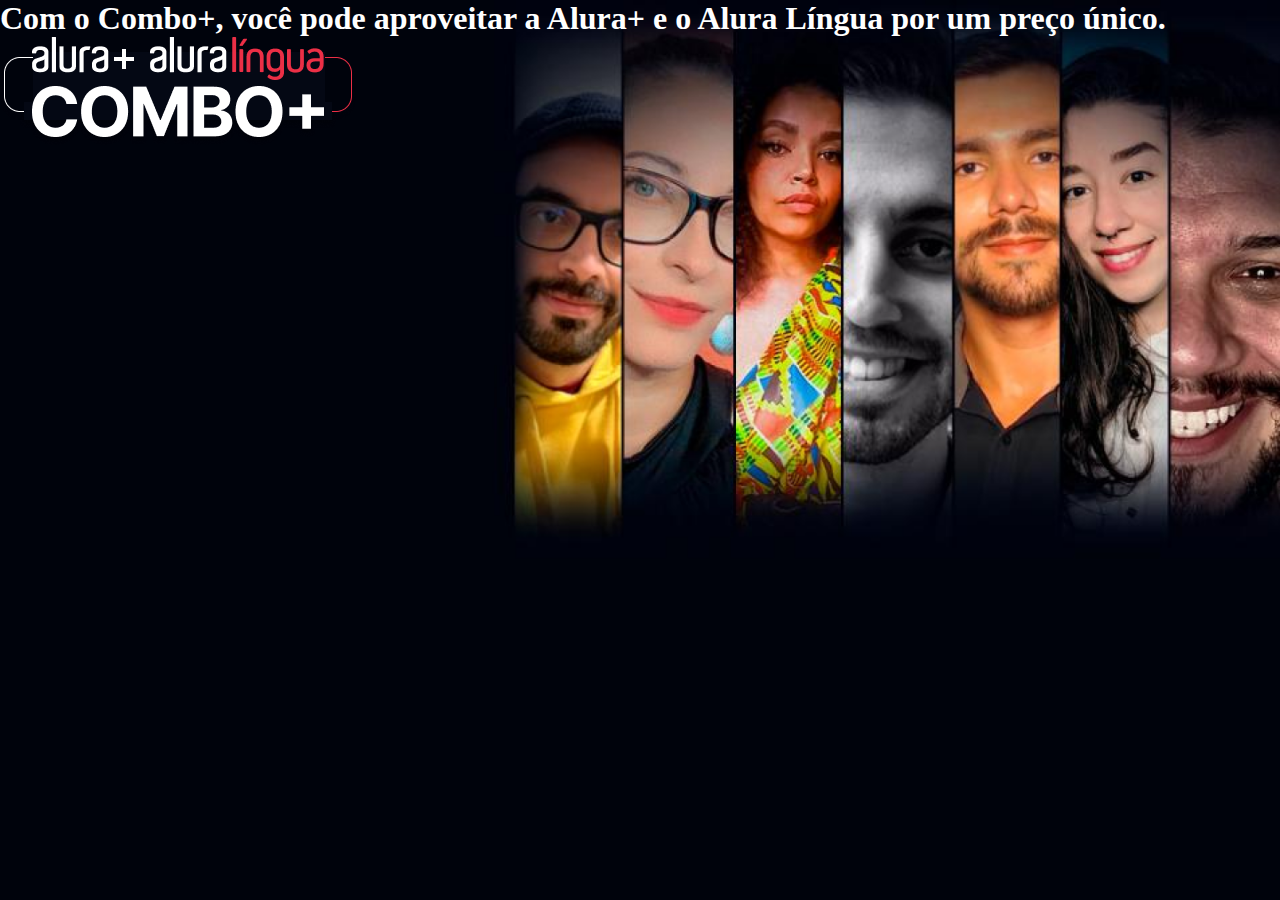
==== alura-plus/index.html @ 73b975f6 "Beginning of the Alura+ project, adding structure and images from the top." ====
<!DOCTYPE html>
<html>
    <head>
        <title>Alura Plus</title>
        <meta charset="UTF-8">
        <meta name="viewport" content="width-device-width, initial-scale=1">
        <link rel="stylesheet" href="style.css">

    </head>
    <body>
        <section class="container principal">
            <h1>Com o Combo+, você pode aproveitar a Alura+ e o Alura Língua por um preço único.</h1>
            <img src="img/Combo.png" alt="O Combo+ é a junção do Alura+ e o Alura Línguas.">
        </section>
    </body>
</html>
---- alura-plus/style.css ----
:root {
    --branco-principal:#FFFFFF;
    --cinza-secundario: #C0C0C0;
    --botao-azul: #167BF7;
    --cor-de-fundo: #00030C;

}

body{
    background-color: var(--cor-de-fundo);
    color: var(--branco-principal)
}

*{
    margin: 0;
    padding: 0;
}

.principal{
    background-image: url("img/Background.png");
    background-repeat: no-repeat;
    background-size: contain;
}

.container{
    height: 100vh;
}
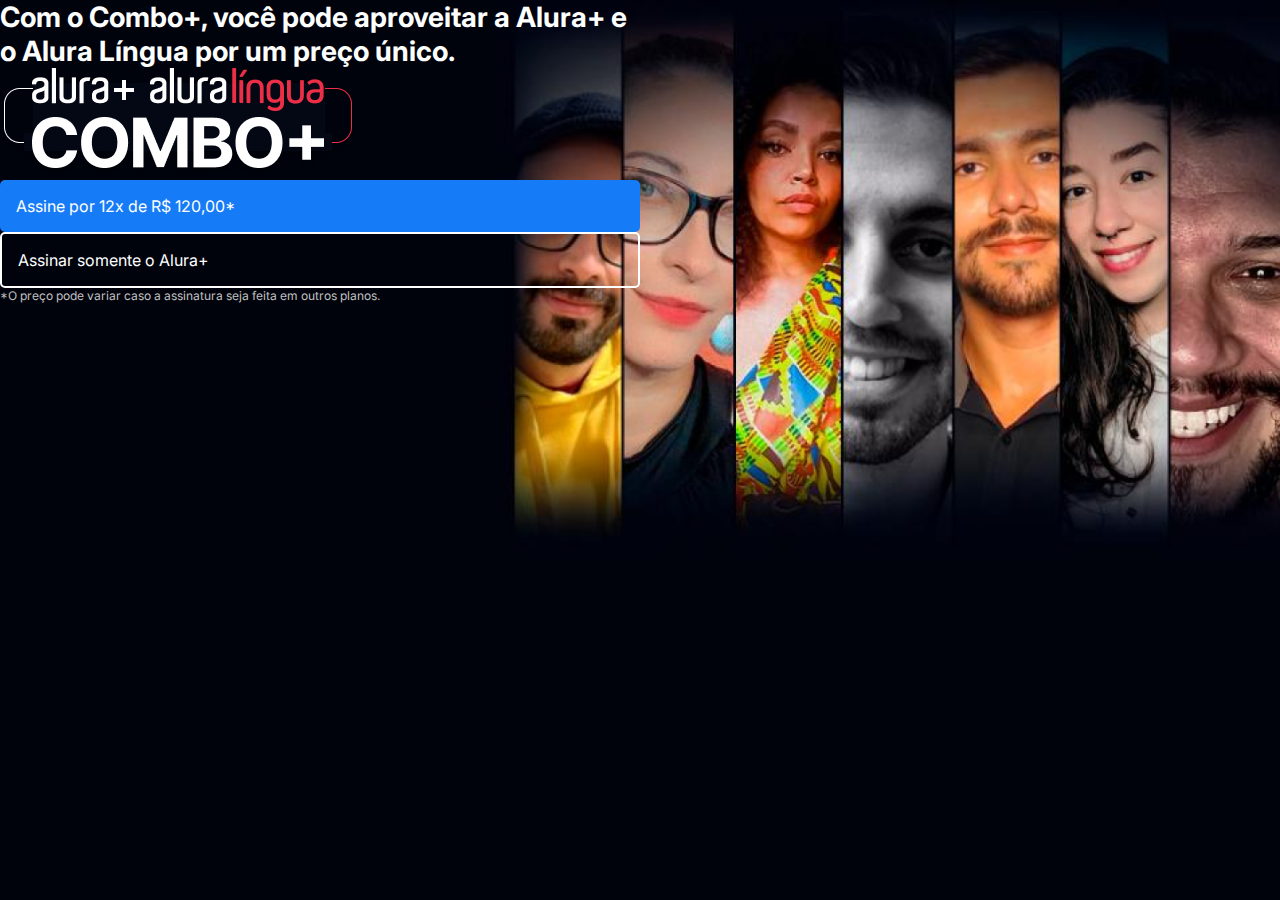
==== commit 30d70eb7: "adding fonts and buttons to the project." ====
--- a/alura-plus/index.html
+++ b/alura-plus/index.html
@@ -5,12 +5,22 @@
         <meta charset="UTF-8">
         <meta name="viewport" content="width-device-width, initial-scale=1">
         <link rel="stylesheet" href="style.css">
+        <link rel="preconnect" href="https://fonts.googleapis.com">
+        <link rel="preconnect" href="https://fonts.gstatic.com" crossorigin>
+        <link href="https://fonts.googleapis.com/css2?family=Inter:wght@400;700&display=swap" rel="stylesheet">
 
     </head>
     <body>
         <section class="container principal">
-            <h1>Com o Combo+, você pode aproveitar a Alura+ e o Alura Língua por um preço único.</h1>
-            <img src="img/Combo.png" alt="O Combo+ é a junção do Alura+ e o Alura Línguas.">
+                <div>
+                    <h1 class="container__titulo">Com o Combo+, você pode aproveitar a Alura+ e o Alura Língua por um preço único.</h1>
+                    <img src="img/Combo.png" alt="O Combo+ é a junção do Alura+ e o Alura Línguas.">
+                    <a href="www.alura.com.br" class="container__botao">Assine por 12x de R$ 120,00*</a>
+                    <a href="www.alura.com.br" class="container__botao botao_secundario">Assinar somente o Alura+</a>
+                    <p class="container__aviso"> *O preço pode variar caso a assinatura seja feita em outros planos.</p>
+                </div>
         </section>
+        
+        
     </body>
 </html>--- a/alura-plus/style.css
+++ b/alura-plus/style.css
@@ -3,12 +3,16 @@
     --cinza-secundario: #C0C0C0;
     --botao-azul: #167BF7;
     --cor-de-fundo: #00030C;
+    --fonte-principal: "Inter";
 
 }
 
 body{
     background-color: var(--cor-de-fundo);
-    color: var(--branco-principal)
+    color: var(--branco-principal);
+    font-family: var(--fonte-principal);
+    font-size: 16px;
+    font-weight: 400;
 }
 
 *{
@@ -20,8 +24,35 @@
     background-image: url("img/Background.png");
     background-repeat: no-repeat;
     background-size: contain;
+    display: grid;
+    grid-template-columns: 50% 50%;
 }
 
 .container{
     height: 100vh;
+}
+
+.container__titulo{
+
+    font-size: 28px;
+    font-weight: 700;
+}
+
+.container__botao{
+    background-color: var(--botao-azul);
+    border-radius: 5px ;
+    padding: 1em;
+    color: var(--branco-principal);
+    display: block;
+    text-decoration: none;
+}
+
+.botao_secundario{
+    background-color: transparent;
+    border: 2px solid var(--branco-principal);
+
+}
+.container__aviso{
+    font-size: 12px;
+    color: var(--cinza-secundario);
 }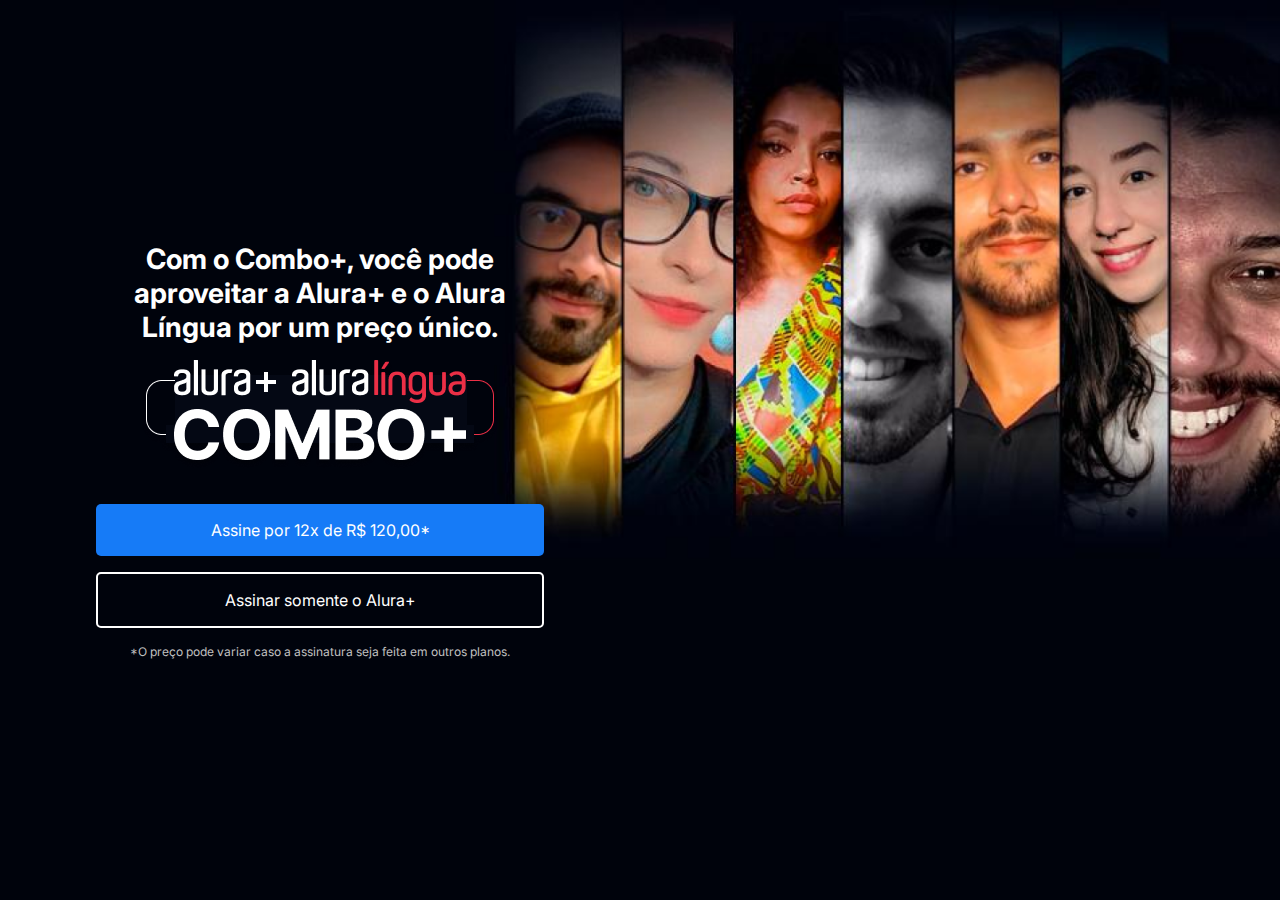
==== commit 21b78ed8: "end of first section." ====
--- a/alura-plus/index.html
+++ b/alura-plus/index.html
@@ -12,9 +12,9 @@
     </head>
     <body>
         <section class="container principal">
-                <div>
+                <div class="container__caixa">
                     <h1 class="container__titulo">Com o Combo+, você pode aproveitar a Alura+ e o Alura Língua por um preço único.</h1>
-                    <img src="img/Combo.png" alt="O Combo+ é a junção do Alura+ e o Alura Línguas.">
+                    <img src="img/Combo.png" alt="O Combo+ é a junção do Alura+ e o Alura Línguas." class="container__imagem">
                     <a href="www.alura.com.br" class="container__botao">Assine por 12x de R$ 120,00*</a>
                     <a href="www.alura.com.br" class="container__botao botao_secundario">Assinar somente o Alura+</a>
                     <p class="container__aviso"> *O preço pode variar caso a assinatura seja feita em outros planos.</p>
--- a/alura-plus/style.css
+++ b/alura-plus/style.css
@@ -26,6 +26,11 @@
     background-size: contain;
     display: grid;
     grid-template-columns: 50% 50%;
+    align-items: center;
+    text-align: center;
+}
+.container__caixa{
+    margin: 0 6em;
 }
 
 .container{
@@ -38,6 +43,10 @@
     font-weight: 700;
 }
 
+.container__imagem{
+    margin: 1em 0 2em 0;
+}
+
 .container__botao{
     background-color: var(--botao-azul);
     border-radius: 5px ;
@@ -45,6 +54,7 @@
     color: var(--branco-principal);
     display: block;
     text-decoration: none;
+    margin-bottom: 1em;
 }
 
 .botao_secundario{
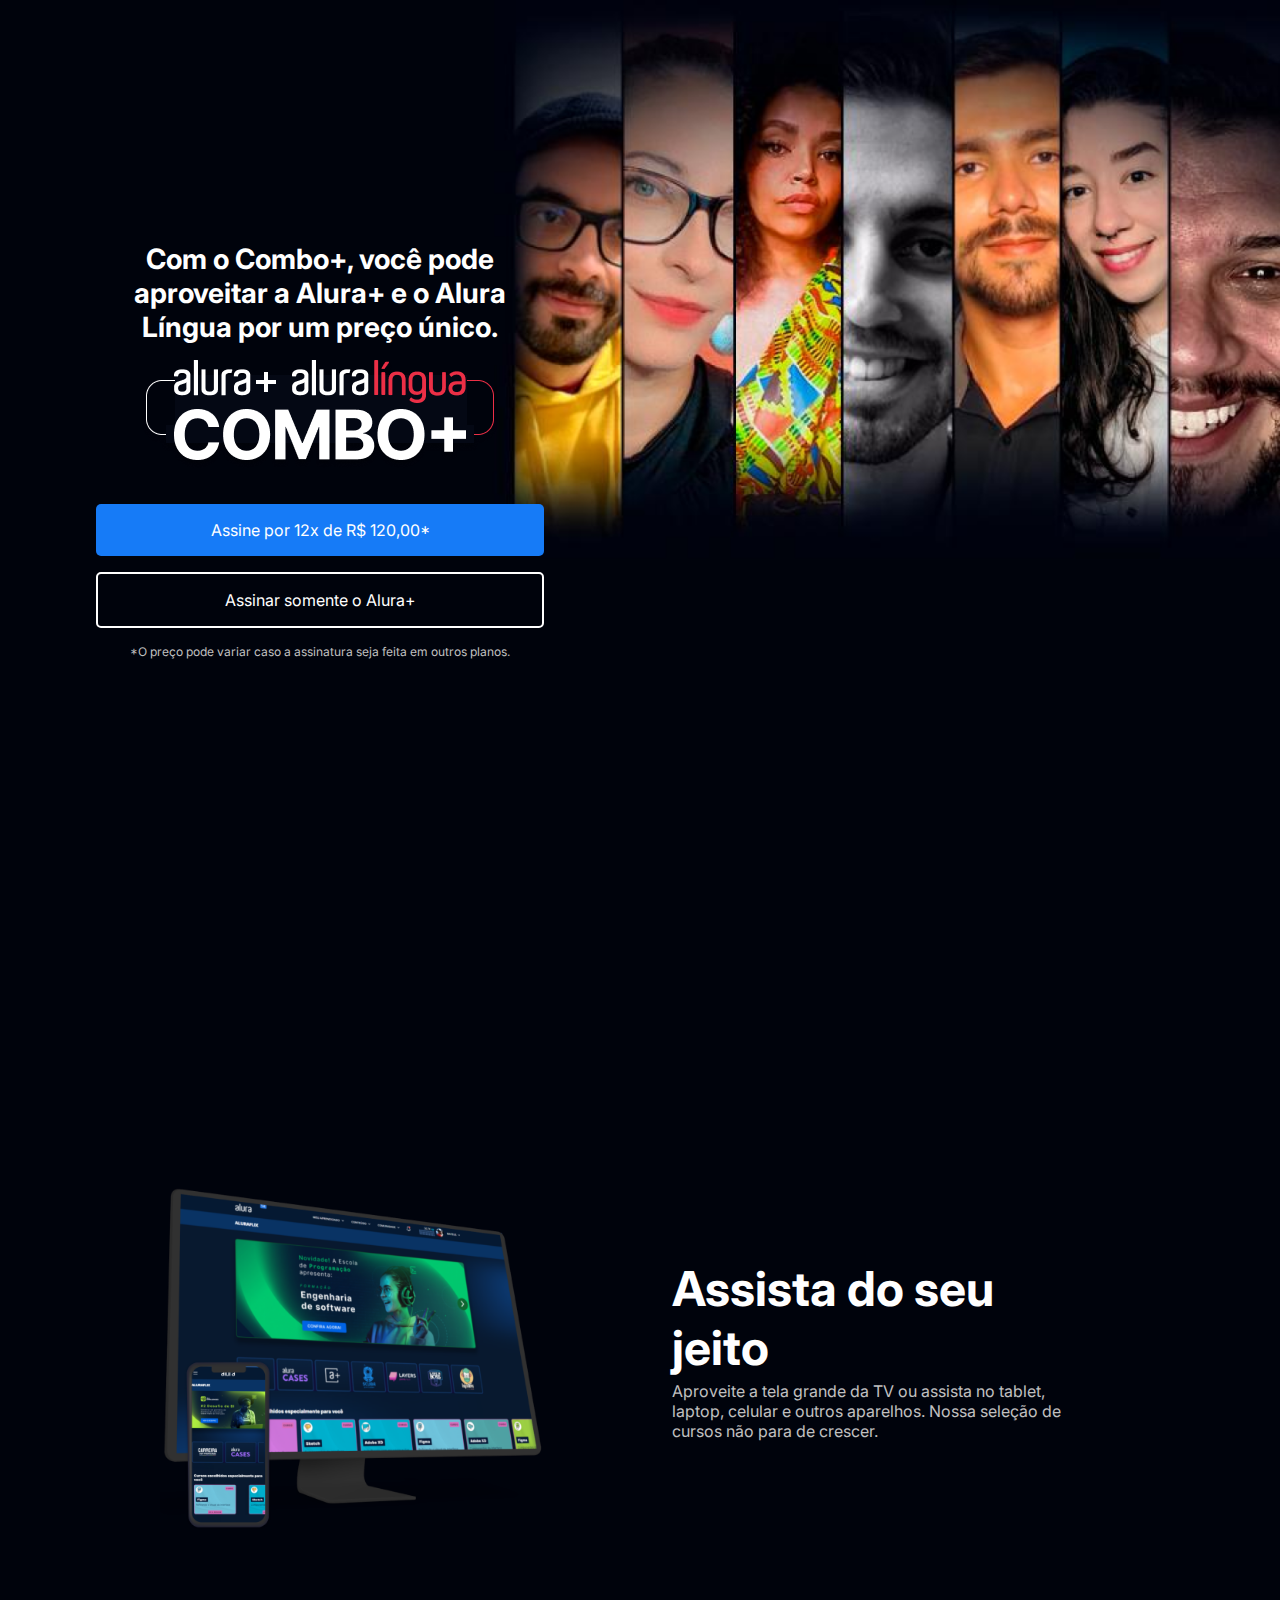
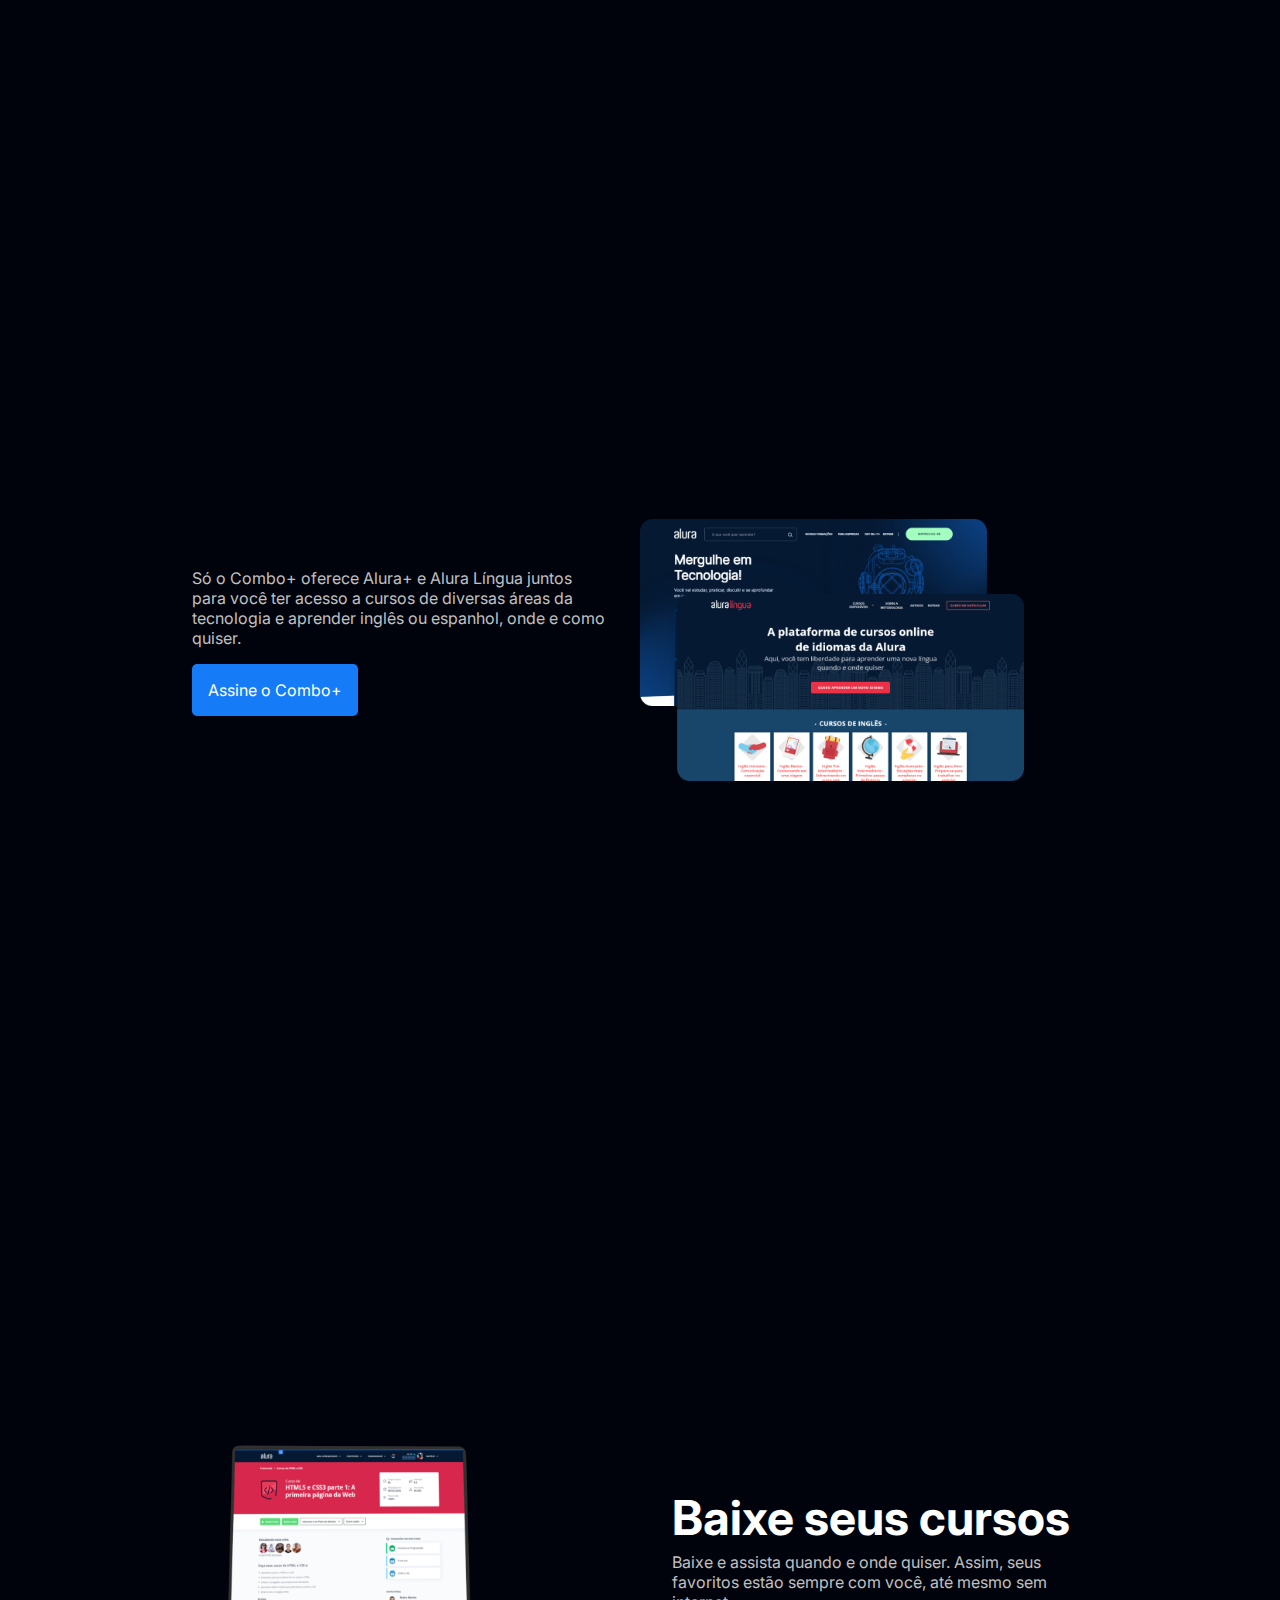
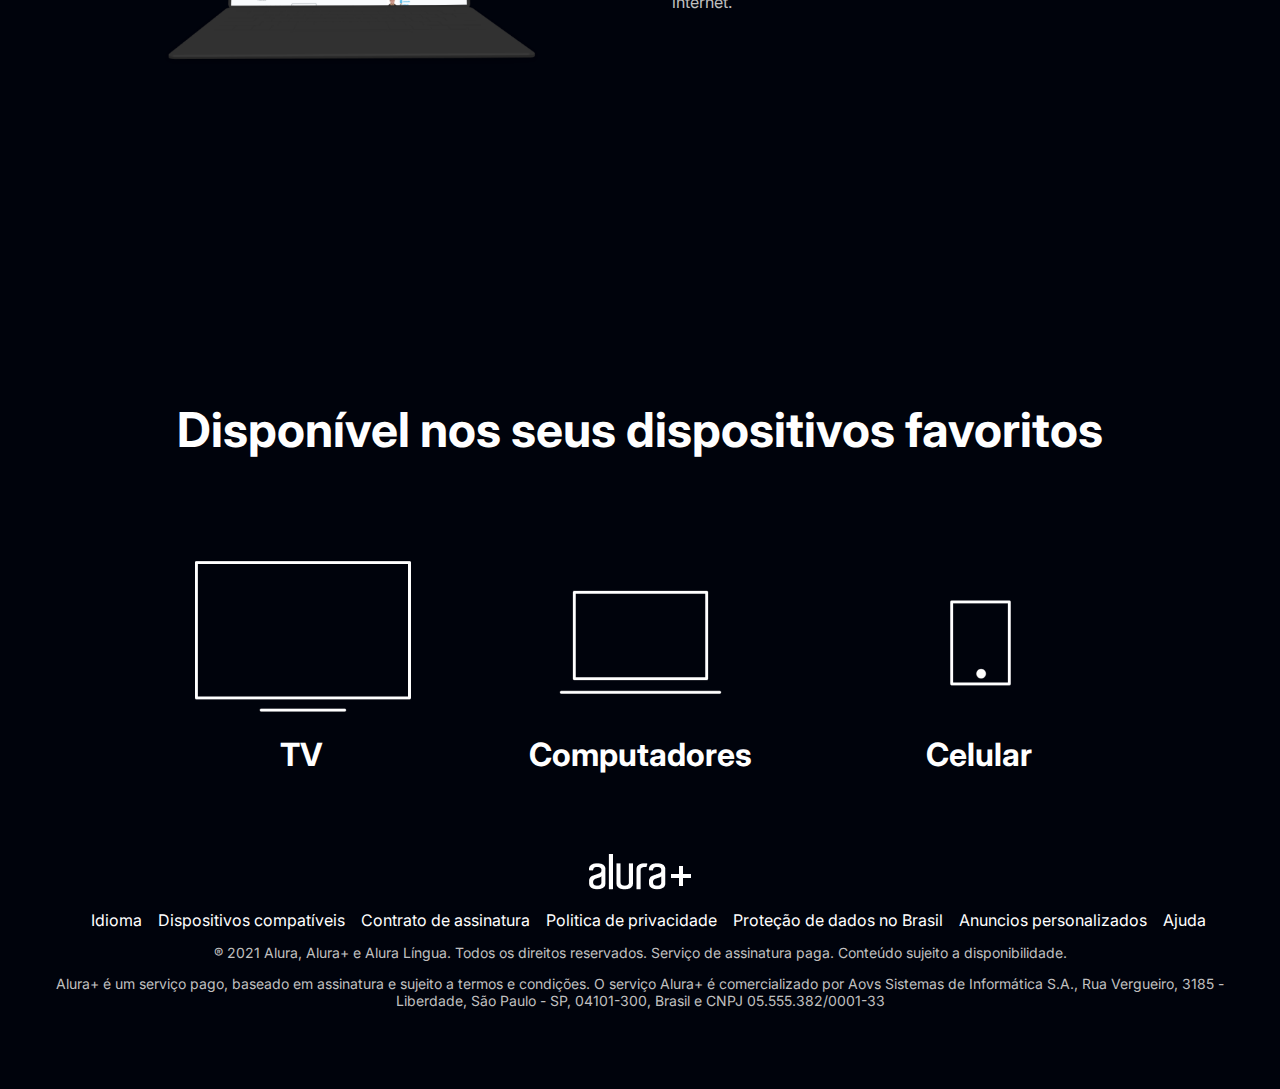
==== commit 625e250f: "Finished project." ====
--- a/alura-plus/index.html
+++ b/alura-plus/index.html
@@ -12,15 +12,102 @@
     </head>
     <body>
         <section class="container principal">
-                <div class="container__caixa">
-                    <h1 class="container__titulo">Com o Combo+, você pode aproveitar a Alura+ e o Alura Língua por um preço único.</h1>
-                    <img src="img/Combo.png" alt="O Combo+ é a junção do Alura+ e o Alura Línguas." class="container__imagem">
-                    <a href="www.alura.com.br" class="container__botao">Assine por 12x de R$ 120,00*</a>
-                    <a href="www.alura.com.br" class="container__botao botao_secundario">Assinar somente o Alura+</a>
-                    <p class="container__aviso"> *O preço pode variar caso a assinatura seja feita em outros planos.</p>
-                </div>
+            <div class="container__caixa">
+                <h1 class="container__titulo">Com o Combo+, você pode aproveitar a Alura+ e o Alura Língua por um preço único.</h1>
+                <img src="img/Combo.png" alt="O Combo+ é a junção do Alura+ e o Alura Línguas." class="container__imagem">
+                <a href="www.alura.com.br" class="container__botao">Assine por 12x de R$ 120,00*</a>
+                <a href="www.alura.com.br" class="container__botao botao_secundario">Assinar somente o Alura+</a>
+                <p class="container__aviso"> *O preço pode variar caso a assinatura seja feita em outros planos.</p>
+            </div>
         </section>
-        
+
+        <section class="container secundario">
+            <img src="img/Plataformas.png" alt="Um monitor e um celular com a alura plus aberta" class="secundario__imagem">
+            <div class="container__descricao">
+                <h2 class="descricao__titulo">Assista do seu jeito</h2>
+                <p class="descricao__texto">Aproveite a tela grande da TV ou assista no tablet, laptop, celular e outros
+                    aparelhos. Nossa seleção de cursos não para de crescer.</p>
+            </div>
+        </section>
+    
+        <section class="container secundario">
+            <div class="container__descricao">
+                <p class="descricao__texto">
+                    Só o Combo+ oferece Alura+ e Alura Língua juntos para você ter acesso a cursos de diversas áreas da
+                    tecnologia e aprender inglês ou espanhol, onde e como quiser.
+                </p>
+                <a href="www.alura.com.br" class="container__botao secundario__botao" container>Assine o Combo+</a>
+            </div>
+            <img src="img/Telas.png" alt="Tela do alura+ e alura língua" class="secundario__imagem">
+        </section>
+
+        <section class="container secundario">
+            <img src="img/Notebook.png" alt="Notebook com a página do curso HTML5 e CSS3 da Alura aberta"
+                class="secundario__imagem">
+            <div class="container__descricao">
+                <h2 class="descricao__titulo">Baixe seus cursos</h2>
+                <p class="descricao__texto">Baixe e assista quando e onde quiser. Assim, seus favoritos estão sempre com
+                    você, até mesmo sem internet.</p>
+            </div>
+        </section>
+    
+        <section class="dispositivos">
+            <h2 class="dispositivos__titulo">Disponível nos seus dispositivos favoritos</h2>
+
+            <ul class="dispositivos__lista">
+                <li>
+                    <img src="img/tv.png" alt="Ícone de televisão">
+                    <h3 class="lista__item">TV</h3>
+                </li>
+                <li>
+                    <img src="img/computador.png" alt="Ícone de computador">
+                    <h3 class="lista__item">Computadores</h3>
+                </li>
+                <li>
+                    <img src="img/celular.png" alt="Ícone de celular">
+                    <h3 class="lista__item">Celular</h3>
+                </li>
+            </ul>
+
+
+        </section>
+
+        <footer class="rodape">
+            <img src="img/Logo.png" alt="Logo Alura+" class="rodape__logo">
+            <ul class="rodape__lista">
+                <li class="lista__link">
+                    <a href="#">Idioma</a>
+                </li>
+                <li class="lista__link">
+                    <a href="#">Dispositivos compatíveis</a>
+                </li>
+                <li class="lista__link">
+                    <a href="#">Contrato de assinatura</a>
+                </li>
+                <li class="lista__link">
+                    <a href="#">Politica de privacidade</a>
+                </li>
+                <li class="lista__link">
+                    <a href="#">Proteção de dados no Brasil</a>
+                </li>
+                <li class="lista__link">
+                    <a href="#">Anuncios personalizados</a>
+                </li>
+                <li class="lista__link">
+                    <a href="#">Ajuda</a>
+                </li>
+            </ul>
+            <p class="rodape__texto">® 2021 Alura, Alura+ e Alura Língua. Todos os direitos reservados. Serviço de
+                assinatura paga. Conteúdo sujeito a disponibilidade.</p>
+            <p class="rodape__texto">Alura+ é um serviço pago, baseado em assinatura e sujeito a termos e condições. O
+                serviço Alura+ é comercializado por Aovs Sistemas de Informática S.A., Rua Vergueiro, 3185 - Liberdade, São
+                Paulo - SP, 04101-300, Brasil e CNPJ 05.555.382/0001-33</p>
+
+        </footer>
+
+    </body>
+    
+    </html>
         
     </body>
 </html>--- a/alura-plus/style.css
+++ b/alura-plus/style.css
@@ -1,13 +1,14 @@
 :root {
-    --branco-principal:#FFFFFF;
+    --branco-principal: #FFFFFF;
     --cinza-secundario: #C0C0C0;
     --botao-azul: #167BF7;
+    --botao-azul-efeito: #3c92fa;
     --cor-de-fundo: #00030C;
-    --fonte-principal: "Inter";
+    --fonte-principal: 'Inter';
 
 }
 
-body{
+body {
     background-color: var(--cor-de-fundo);
     color: var(--branco-principal);
     font-family: var(--fonte-principal);
@@ -15,41 +16,28 @@
     font-weight: 400;
 }
 
-*{
+* {
     margin: 0;
     padding: 0;
 }
 
-.principal{
+.principal {
     background-image: url("img/Background.png");
     background-repeat: no-repeat;
     background-size: contain;
-    display: grid;
-    grid-template-columns: 50% 50%;
     align-items: center;
     text-align: center;
 }
-.container__caixa{
-    margin: 0 6em;
+
+.container {
+    height: 100vh;
+    display: grid;
+    grid-template-columns: 50% 50%;
 }
 
-.container{
-    height: 100vh;
-}
-
-.container__titulo{
-
-    font-size: 28px;
-    font-weight: 700;
-}
-
-.container__imagem{
-    margin: 1em 0 2em 0;
-}
-
-.container__botao{
+.container__botao {
     background-color: var(--botao-azul);
-    border-radius: 5px ;
+    border-radius: 5px;
     padding: 1em;
     color: var(--branco-principal);
     display: block;
@@ -57,12 +45,111 @@
     margin-bottom: 1em;
 }
 
-.botao_secundario{
+.botao_secundario {
     background-color: transparent;
-    border: 2px solid var(--branco-principal);
+    border: 2px solid var(--branco-principal)
+}
 
-}
-.container__aviso{
+.container__aviso {
     font-size: 12px;
     color: var(--cinza-secundario);
+}
+
+.container__titulo {
+    font-size: 28px;
+    font-weight: 700;
+}
+
+.container__imagem {
+    margin: 1em 0 2em 0;
+}
+
+.container__caixa {
+    margin: 0 6em;
+}
+
+.secundario__imagem {
+    width: 80%;
+}
+
+.secundario {
+    align-items: center;
+    margin: 0 10em;
+}
+
+.descricao__titulo {
+    font-weight: 700;
+    font-size: 48px;
+    color: var(--branco-principal);
+    margin-bottom: 0.1em;
+}
+
+.descricao__texto {
+    color: var(--cinza-secundario);
+}
+
+.secundario__botao {
+    display: inline-block;
+    margin-top: 1em;
+}
+
+.container__descricao {
+    padding: 2em;
+}
+
+.dispositivos__lista{
+    display: flex;
+    justify-content: center;
+    list-style-type: none;
+    margin: 5em 0;
+}
+
+.dispositivos{
+    text-align: center;
+}
+
+.dispositivos__titulo{
+    font-size: 48px;
+}
+
+.lista__item{
+    font-size: 32px;
+    color: var(--branco-principal);
+}
+
+.rodape {
+    text-align: center;
+    margin: 5em 3em;
+}
+
+.rodape__lista {
+    display: flex;
+    justify-content: center;
+    list-style-type: none;
+    margin-top: 1em;
+}
+
+.lista__link a{
+    text-decoration: none;
+    color: var(--branco-principal);
+    margin-left: 1em;
+}
+
+.rodape__texto {
+    margin: 1em 0;
+    color: var(--cinza-secundario);
+    font-size: 14px;
+}
+
+.lista__link a:hover {
+    color: var(--botao-azul);
+}
+
+.lista__link a:active {
+    color: purple;
+}
+
+.container__botao:hover {
+    background-color: var(--botao-azul-efeito);
+    color: var(--cor-de-fundo);
 }